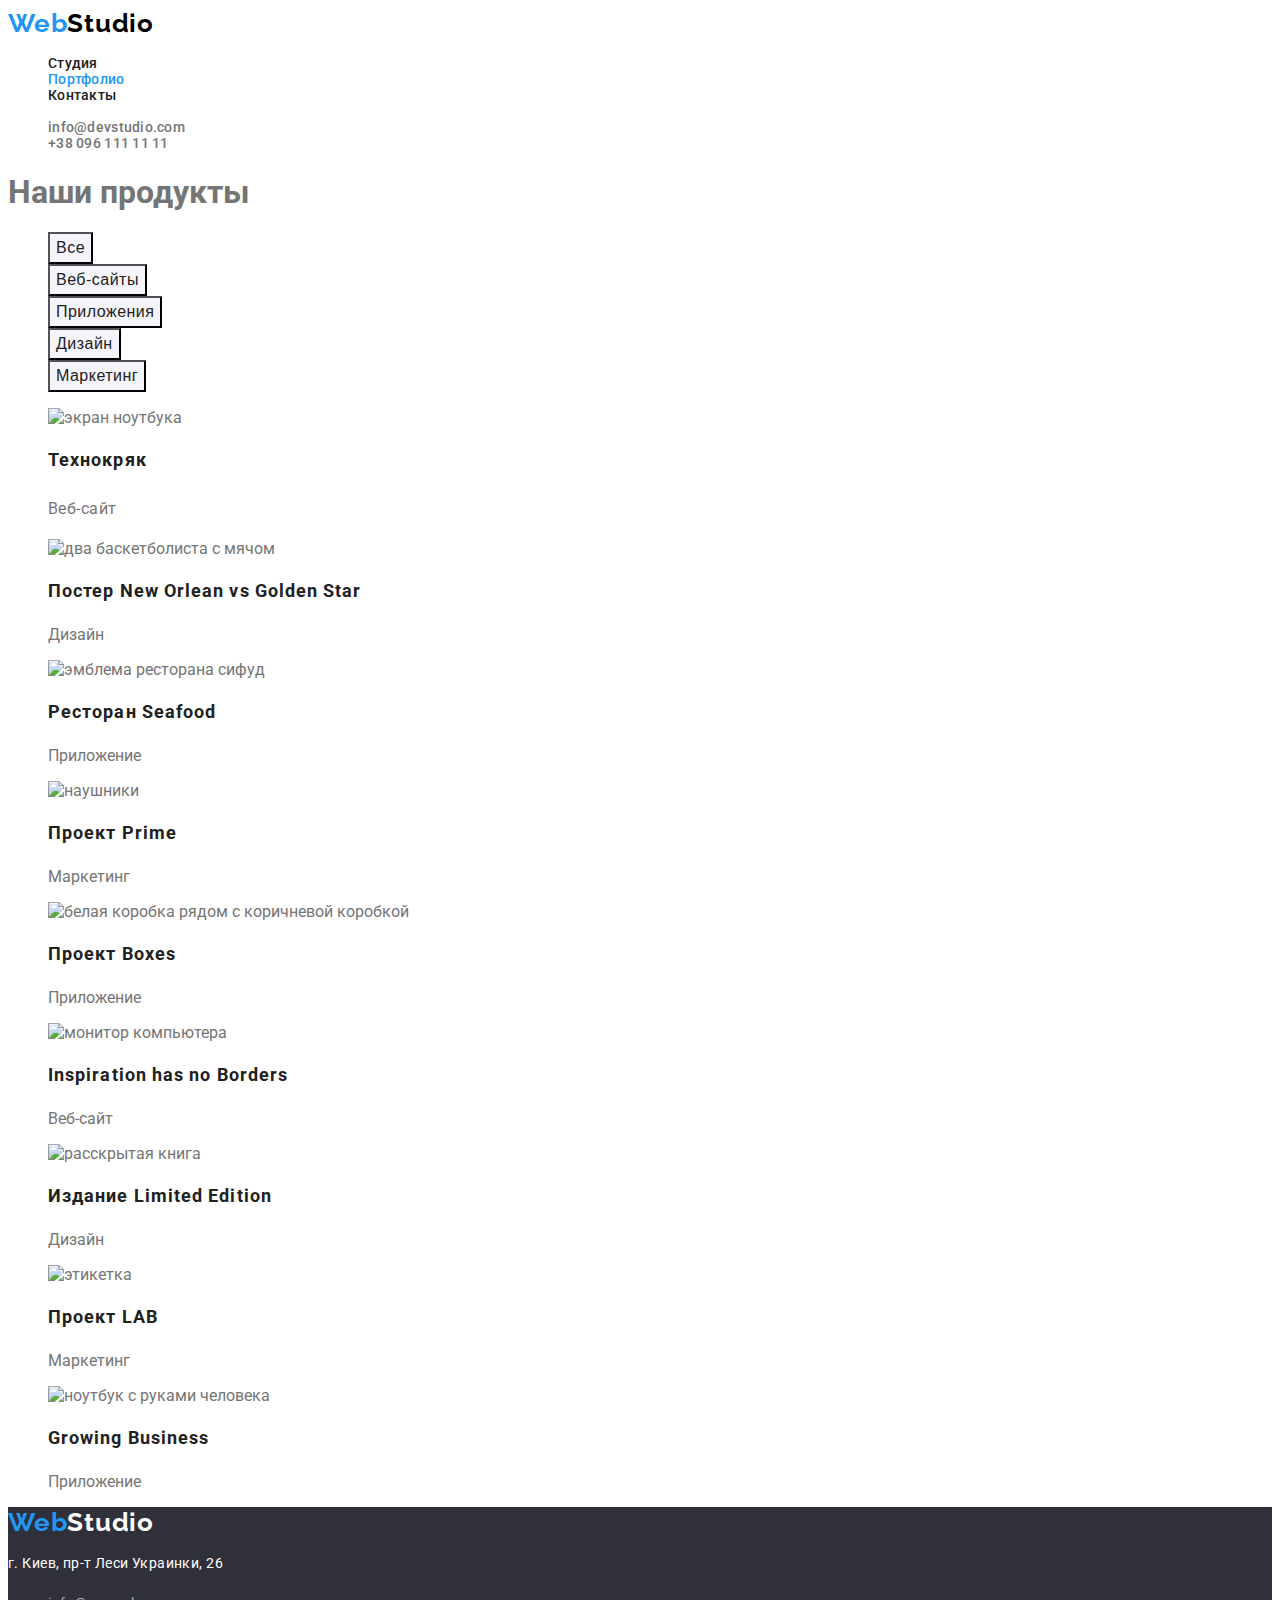
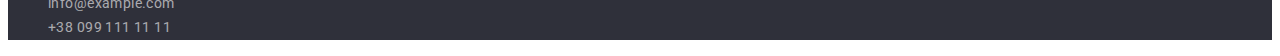
==== portfolio.html @ cabf1022 "copy" ====
<!DOCTYPE html>
<html lang="ru">
  <head>
    <meta charset="UTF-8" />
    <meta http-equiv="X-UA-Compatible" content="IE=edge" />
    <meta name="viewport" content="width=device-width, initial-scale=1.0" />
    <title>Document</title>
    <link rel="preconnect" href="https://fonts.googleapis.com" />
    <link rel="preconnect" href="https://fonts.gstatic.com" crossorigin />
    <link
      href="https://fonts.googleapis.com/css2?family=Raleway:wght@700&family=Roboto:wght@400;500;700;900&display=swap"
      rel="stylesheet"
    />
    <link rel="stylesheet" href="./css/styles.css" />
  </head>

  <body>
    <header>
      <a href="index.html" class="logo header"
        ><span class="web">Web</span>Studio</a
      >
      <nav>
        <ul class="no-dots">
          <li class="navigation pages"><a href="index.html"> Студия </a></li>
          <li class="navigation pages">
            <a href="./portfolio.html" class="link"> Портфолио </a>
          </li>
          <li class="navigation pages"><a href=""> Контакты </a></li>
        </ul>
      </nav>
      <ul class="no-dots">
        <li class="navigation contacts">
          <a href="mailto:info@devstudio.com">info@devstudio.com</a>
        </li>
        <li class="navigation contacts">
          <a href="tel:+380961111111">+38 096 111 11 11</a>
        </li>
      </ul>
    </header>

    <main>
      <section>
        <h1>Наши продукты</h1>
        <ul class="no-dots">
          <li><button class="filter" type="button">Все</button></li>
          <li><button class="filter" type="button">Веб-сайты</button></li>
          <li><button class="filter" type="button">Приложения</button></li>
          <li><button class="filter" type="button">Дизайн</button></li>
          <li><button class="filter" type="button">Маркетинг</button></li>
        </ul>

        <ul class="no-dots">
          <li>
            <img
              src="./images/tehnocryak-1.jpg"
              alt="экран ноутбука"
              width="370"
            />
            <h2 class="products-title">Технокряк</h2>
            <p class="products-type">Веб-сайт</p>
          </li>
          <li>
            <img
              src="./images/poster-1.jpg"
              alt="два баскетболиста с мячом"
              width="370"
            />
            <h2 class="products-title">Постер New Orlean vs Golden Star</h2>
            <p>Дизайн</p>
          </li>
          <li>
            <img
              src="./images/seafood-1.jpg"
              alt="эмблема ресторана сифуд"
              width="370"
            />
            <h2 class="products-title">Ресторан Seafood</h2>
            <p>Приложение</p>
          </li>
          <li>
            <img src="./images/prime-1.jpg" alt="наушники" width="370" />
            <h2 class="products-title">Проект Prime</h2>
            <p>Маркетинг</p>
          </li>
          <li>
            <img
              src="./images/boxes-1.jpg"
              alt="белая коробка рядом с коричневой коробкой"
              width="370"
            />
            <h2 class="products-title">Проект Boxes</h2>
            <p>Приложение</p>
          </li>
          <li>
            <img
              src="./images/inspiration-1.jpg"
              alt="монитор компьютера"
              width="370"
            />
            <h2 class="products-title">Inspiration has no Borders</h2>
            <p>Веб-сайт</p>
          </li>
          <li>
            <img
              src="./images/limited-1.jpg"
              alt="расскрытая книга"
              width="370"
            />
            <h2 class="products-title">Издание Limited Edition</h2>
            <p>Дизайн</p>
          </li>
          <li>
            <img src="./images/lab-1.jpg" alt="этикетка" width="370" />
            <h2 class="products-title">Проект LAB</h2>
            <p>Маркетинг</p>
          </li>
          <li>
            <img
              src="./images/growing-1.jpg"
              alt="ноутбук с руками человека"
              width="370"
            />
            <h2 class="products-title">Growing Business</h2>
            <p>Приложение</p>
          </li>
        </ul>
      </section>
    </main>

    <footer class="footer">
      <a href="index.html" class="logo footer"
        ><span class="web">Web</span>Studio</a
      >
      <address>
        <p class="address">г. Киев, пр-т Леси Украинки, 26</p>
        <ul class="no-dots">
          <li class="contacts address">
            <a href="mailto:info@example.com">info@example.com</a>
          </li>
          <li class="contacts address">
            <a href="tel:+380991111111">+38 099 111 11 11</a>
          </li>
        </ul>
      </address>
    </footer>
  </body>
</html>
---- css/styles.css ----
:root {
  --title-color: #212121;
  --button-color: #2196f3;
  --primery-text-color: #757575;
  --baner-text-color: #fff;
  --baner-color: rgba(47, 48, 58, 1);
  --filter-color: rgba(245, 244, 250, 1);
  --footer-text-color: rgba(255, 255, 255, 0.6);
}

/* цвет фона #e5e5e5 */
/* цвет заголовков #212121 */
/* цвет кнопки и выделения #2196F3 */
/* цвет основного текста 
#757575 */

body {
  background-color: #fff;
  font-family: Roboto, sans-serif;
  color: var(--primery-text-color);
}

.no-dots {
  list-style: none;
}

/* Оформление хедера */
.logo {
  font-family: Raleway;
  font-weight: 700;
  font-size: 26px;
  line-height: 1.2;
  letter-spacing: 0.03em;
  text-decoration: none;
}

.header {
  color: #000;
}

.web {
  color: var(--button-color);
}

.navigation {
  font-weight: 500;
  font-size: 14px;
  line-height: 1.143;
  letter-spacing: 0.02em;
}

.pages a {
  color: var(--title-color);
  text-decoration: none;
}

.pages a.link {
  color: var(--button-color);
}

.contacts a {
  color: var(--primery-text-color);
  text-decoration: none;
}

.pages a:hover,
.pages a:active,
.pages a:focus,
.contacts a:hover,
.contacts a:focus {
  color: var(--button-color);
}

/* Оформление основной части */

.baner,
.footer {
  background-color: var(--baner-color);
}

.baner h1 {
  color: var(--baner-text-color);
  font-weight: 900;
  font-size: 44px;
  line-height: 1.36;
  text-align: center;
  letter-spacing: 0.06em;
  text-transform: uppercase;
}

.button {
  background-color: var(--button-color);
  font-weight: 700;
  font-size: 16px;
  line-height: 1.87;
  display: flex;
  align-items: center;
  text-align: center;
  letter-spacing: 0.06em;
  box-shadow: 0px 4px 4px rgba(0, 0, 0, 0.15);
  border-radius: 4px;
  cursor: pointer;
  color: var(--baner-text-color);
}

.benefits {
  font-weight: 700;
  font-size: 14px;
  line-height: 1.143;
  letter-spacing: 0.03em;
  text-transform: uppercase;
}

.benefits-text {
  font-size: 14px;
  line-height: 1.71;
  letter-spacing: 0.03em;
}

.class {
  font-weight: 700;
  font-size: 36px;
  line-height: 1.166;
  text-align: center;
  letter-spacing: 0.03em;
}

.title {
  color: var(--title-color);
}

.team {
  background-color: var(--filter-color);
}

.names {
  font-weight: 500;
  font-size: 16px;
  line-height: 1.1875;
  text-align: center;
  letter-spacing: 0.03em;
}

.profession {
  font-size: 16px;
  line-height: 1.1875;
  text-align: center;
  letter-spacing: 0.03em;
}

/* офрмление портфолио */
.filter {
  font-weight: 500;
  font-size: 16px;
  line-height: 1.62;
  text-align: center;
  letter-spacing: 0.03em;
  background-color: var(--filter-color);
  color: var(--title-color);
}

.filter:hover,
.filter:focus {
  background-color: var(--button-color);
  color: var(--baner-text-color);
  cursor: pointer;
}

.products-title {
  font-weight: 700;
  font-size: 18px;
  line-height: 2;
  letter-spacing: 0.06em;
  color: var(--title-color);
}

.products-type {
  font-size: 16px;
  line-height: 1.87;
  letter-spacing: 0.03em;
}

/* Оформление футера */

.footer {
  color: #fff;
}

.address {
  font-style: normal;
  font-size: 14px;
  line-height: 1.71;
  letter-spacing: 0.03em;
}

.footer li a {
  color: var(--footer-text-color);
}
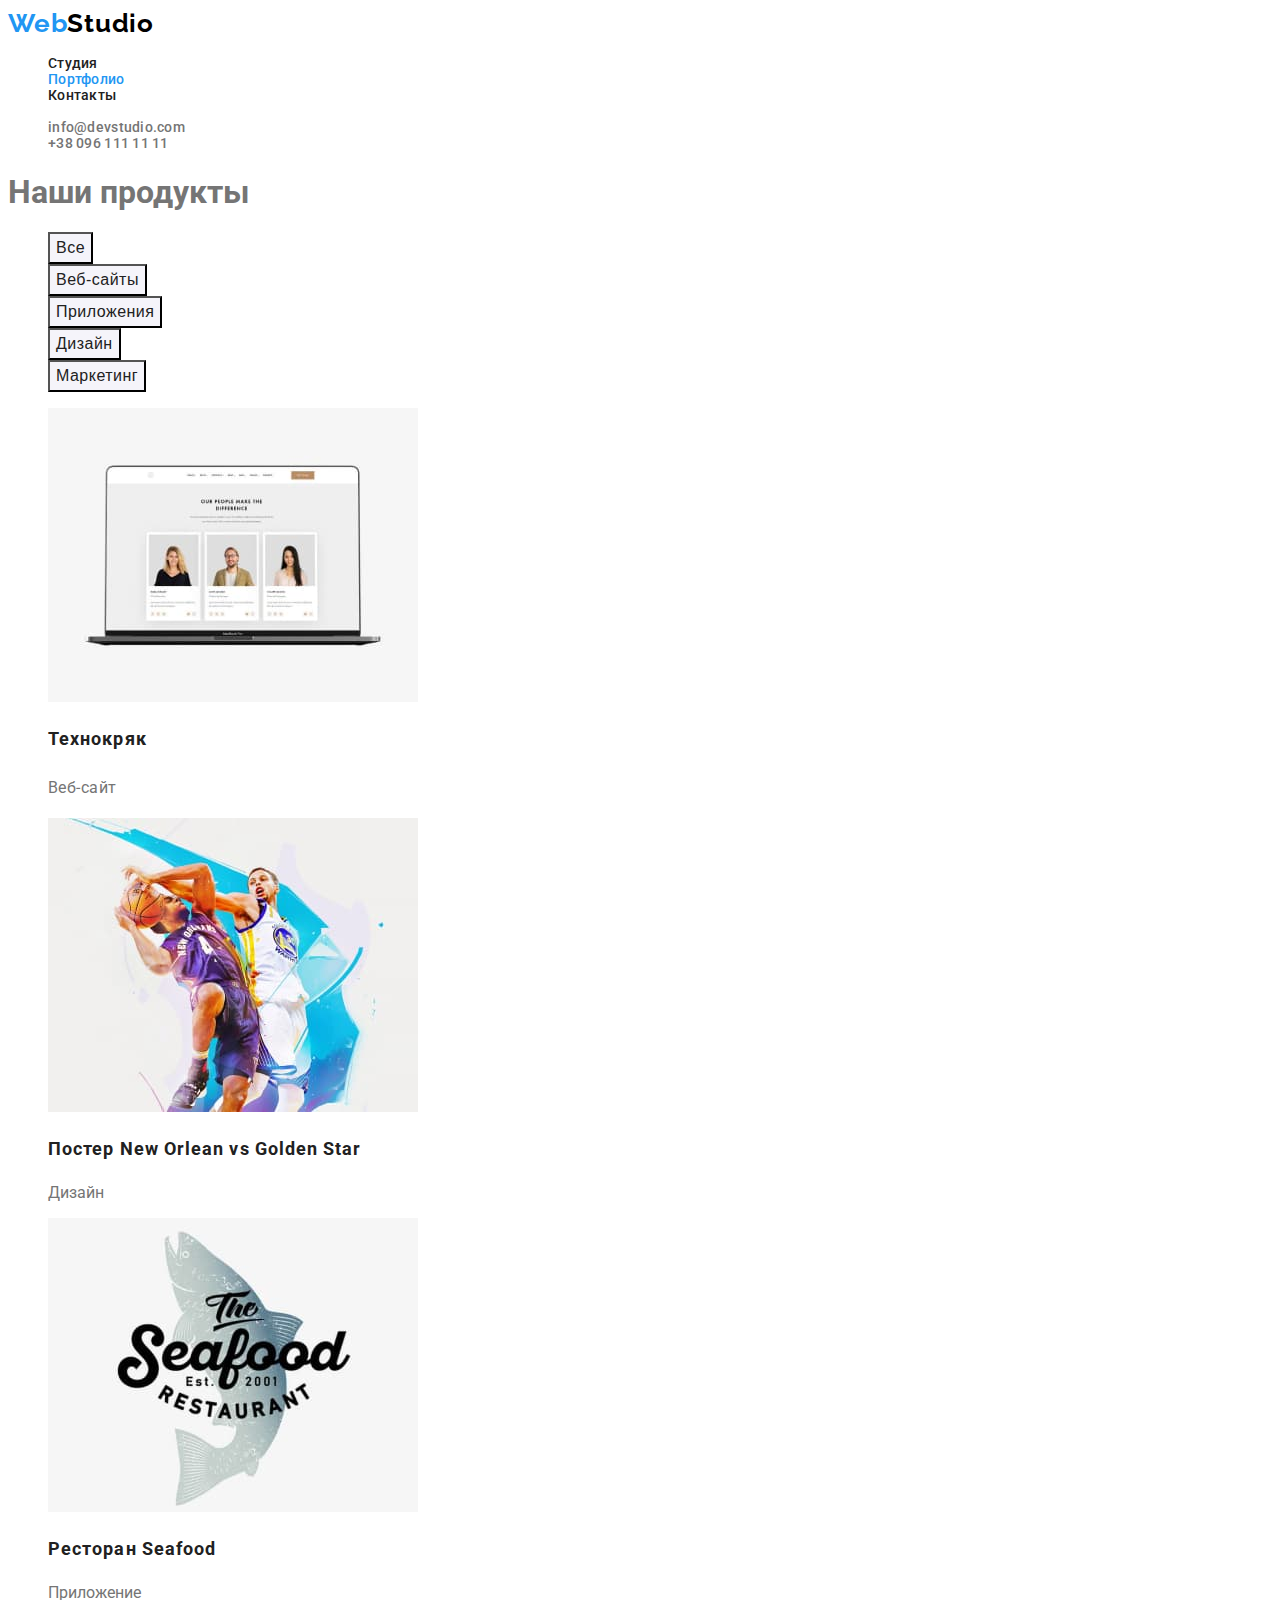
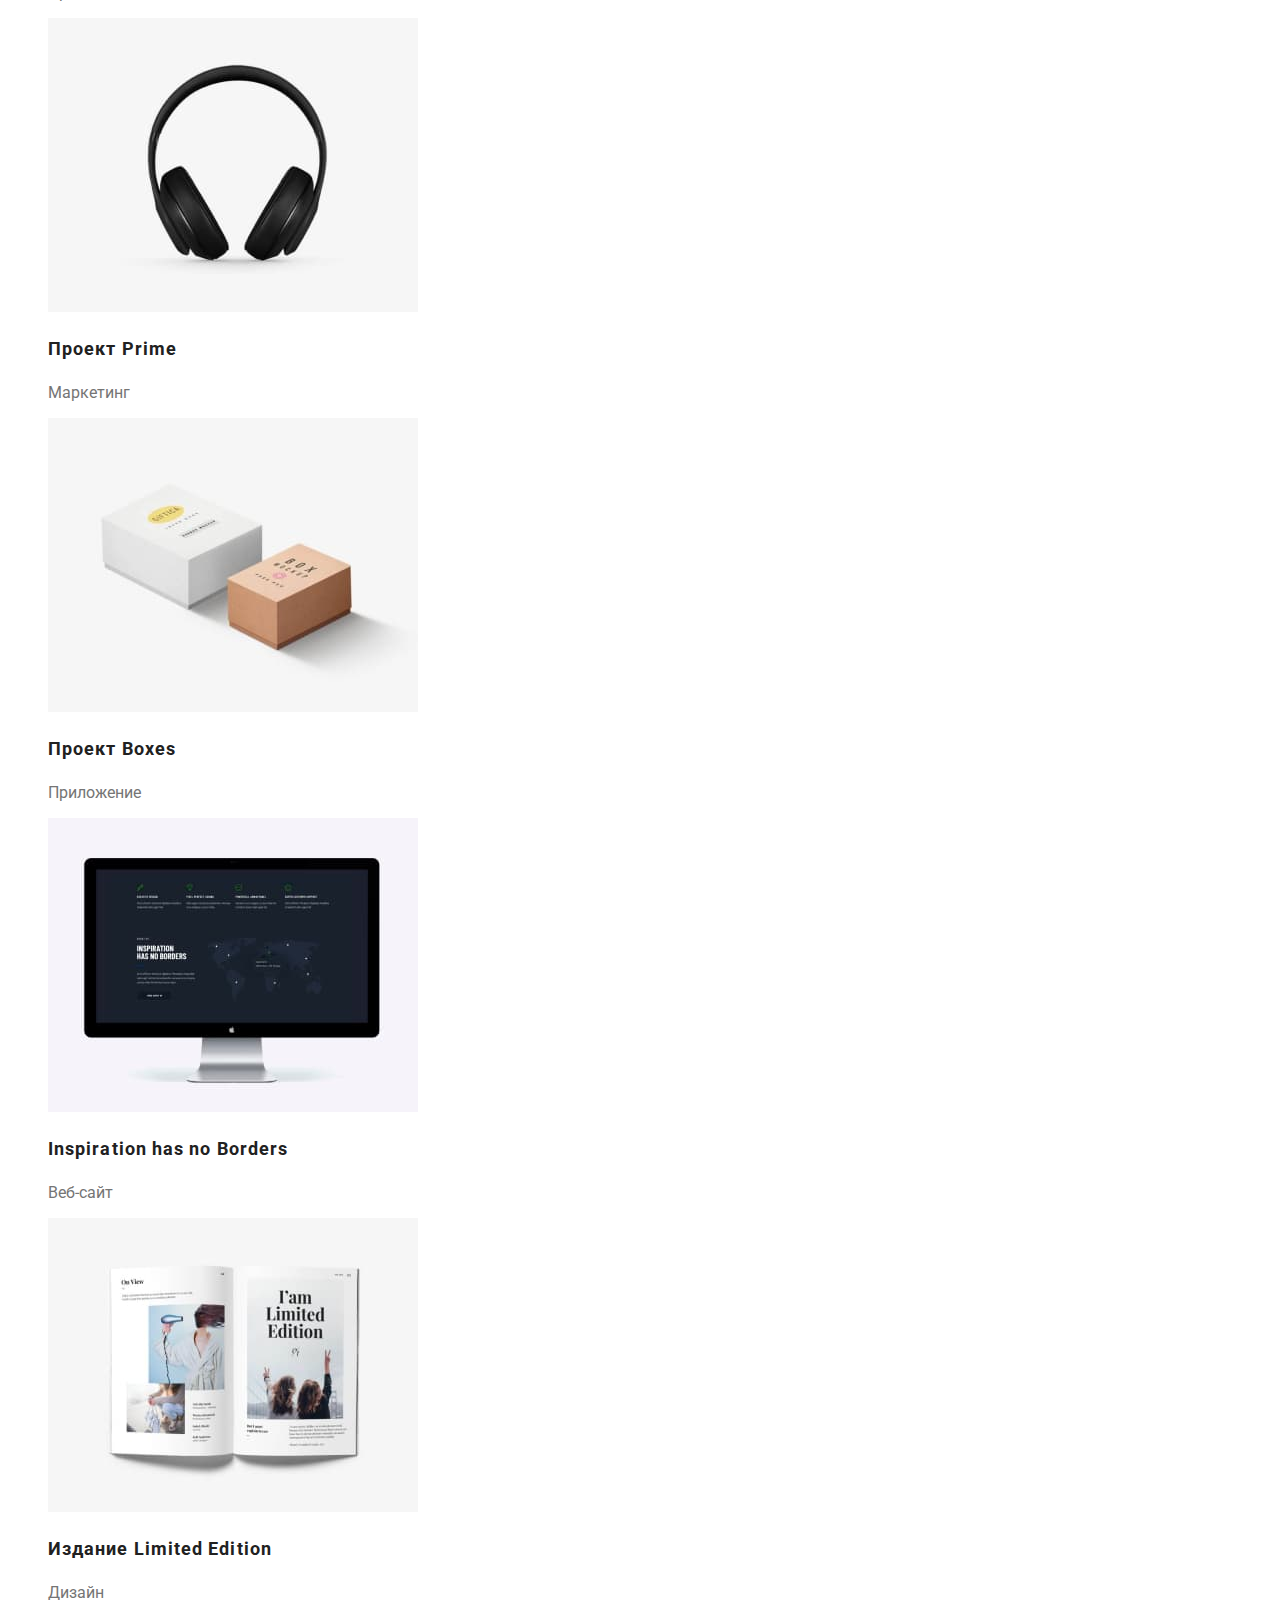
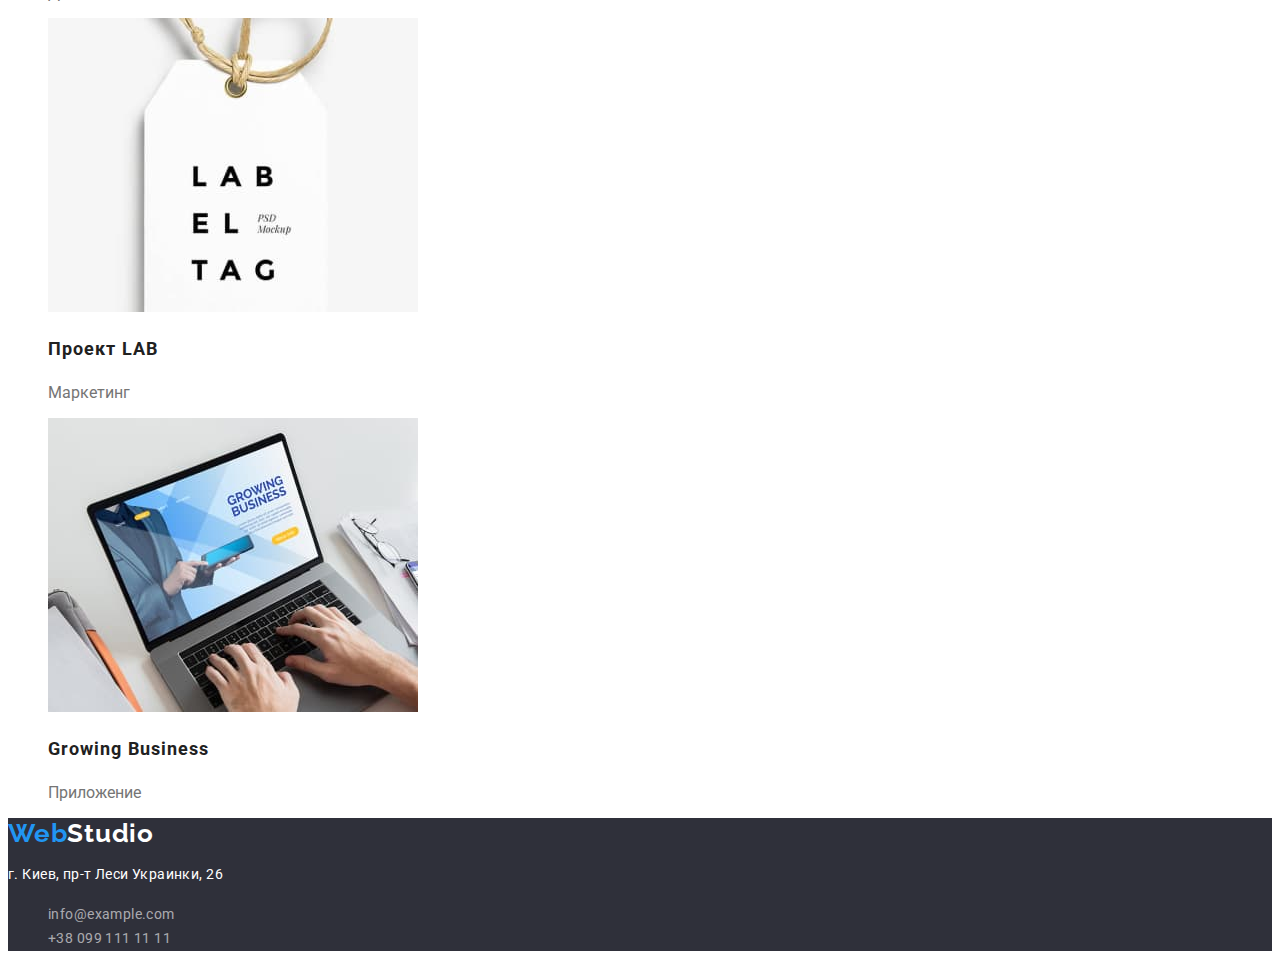
==== commit aba5dc7e: "добавил папки" ====
--- a/portfolio.html
+++ b/portfolio.html
@@ -52,7 +52,7 @@
         <ul class="no-dots">
           <li>
             <img
-              src="./images/tehnocryak-1.jpg"
+              src="./images/portfolio/tehnocryak-1.jpg"
               alt="экран ноутбука"
               width="370"
             />
@@ -61,7 +61,7 @@
           </li>
           <li>
             <img
-              src="./images/poster-1.jpg"
+              src="./images/portfolio/poster-1.jpg"
               alt="два баскетболиста с мячом"
               width="370"
             />
@@ -70,7 +70,7 @@
           </li>
           <li>
             <img
-              src="./images/seafood-1.jpg"
+              src="./images/portfolio/seafood-1.jpg"
               alt="эмблема ресторана сифуд"
               width="370"
             />
@@ -78,13 +78,17 @@
             <p>Приложение</p>
           </li>
           <li>
-            <img src="./images/prime-1.jpg" alt="наушники" width="370" />
+            <img
+              src="./images/portfolio/prime-1.jpg"
+              alt="наушники"
+              width="370"
+            />
             <h2 class="products-title">Проект Prime</h2>
             <p>Маркетинг</p>
           </li>
           <li>
             <img
-              src="./images/boxes-1.jpg"
+              src="./images/portfolio/boxes-1.jpg"
               alt="белая коробка рядом с коричневой коробкой"
               width="370"
             />
@@ -93,7 +97,7 @@
           </li>
           <li>
             <img
-              src="./images/inspiration-1.jpg"
+              src="./images/portfolio/inspiration-1.jpg"
               alt="монитор компьютера"
               width="370"
             />
@@ -102,7 +106,7 @@
           </li>
           <li>
             <img
-              src="./images/limited-1.jpg"
+              src="./images/portfolio/limited-1.jpg"
               alt="расскрытая книга"
               width="370"
             />
@@ -110,13 +114,17 @@
             <p>Дизайн</p>
           </li>
           <li>
-            <img src="./images/lab-1.jpg" alt="этикетка" width="370" />
+            <img
+              src="./images/portfolio/lab-1.jpg"
+              alt="этикетка"
+              width="370"
+            />
             <h2 class="products-title">Проект LAB</h2>
             <p>Маркетинг</p>
           </li>
           <li>
             <img
-              src="./images/growing-1.jpg"
+              src="./images/portfolio/growing-1.jpg"
               alt="ноутбук с руками человека"
               width="370"
             />
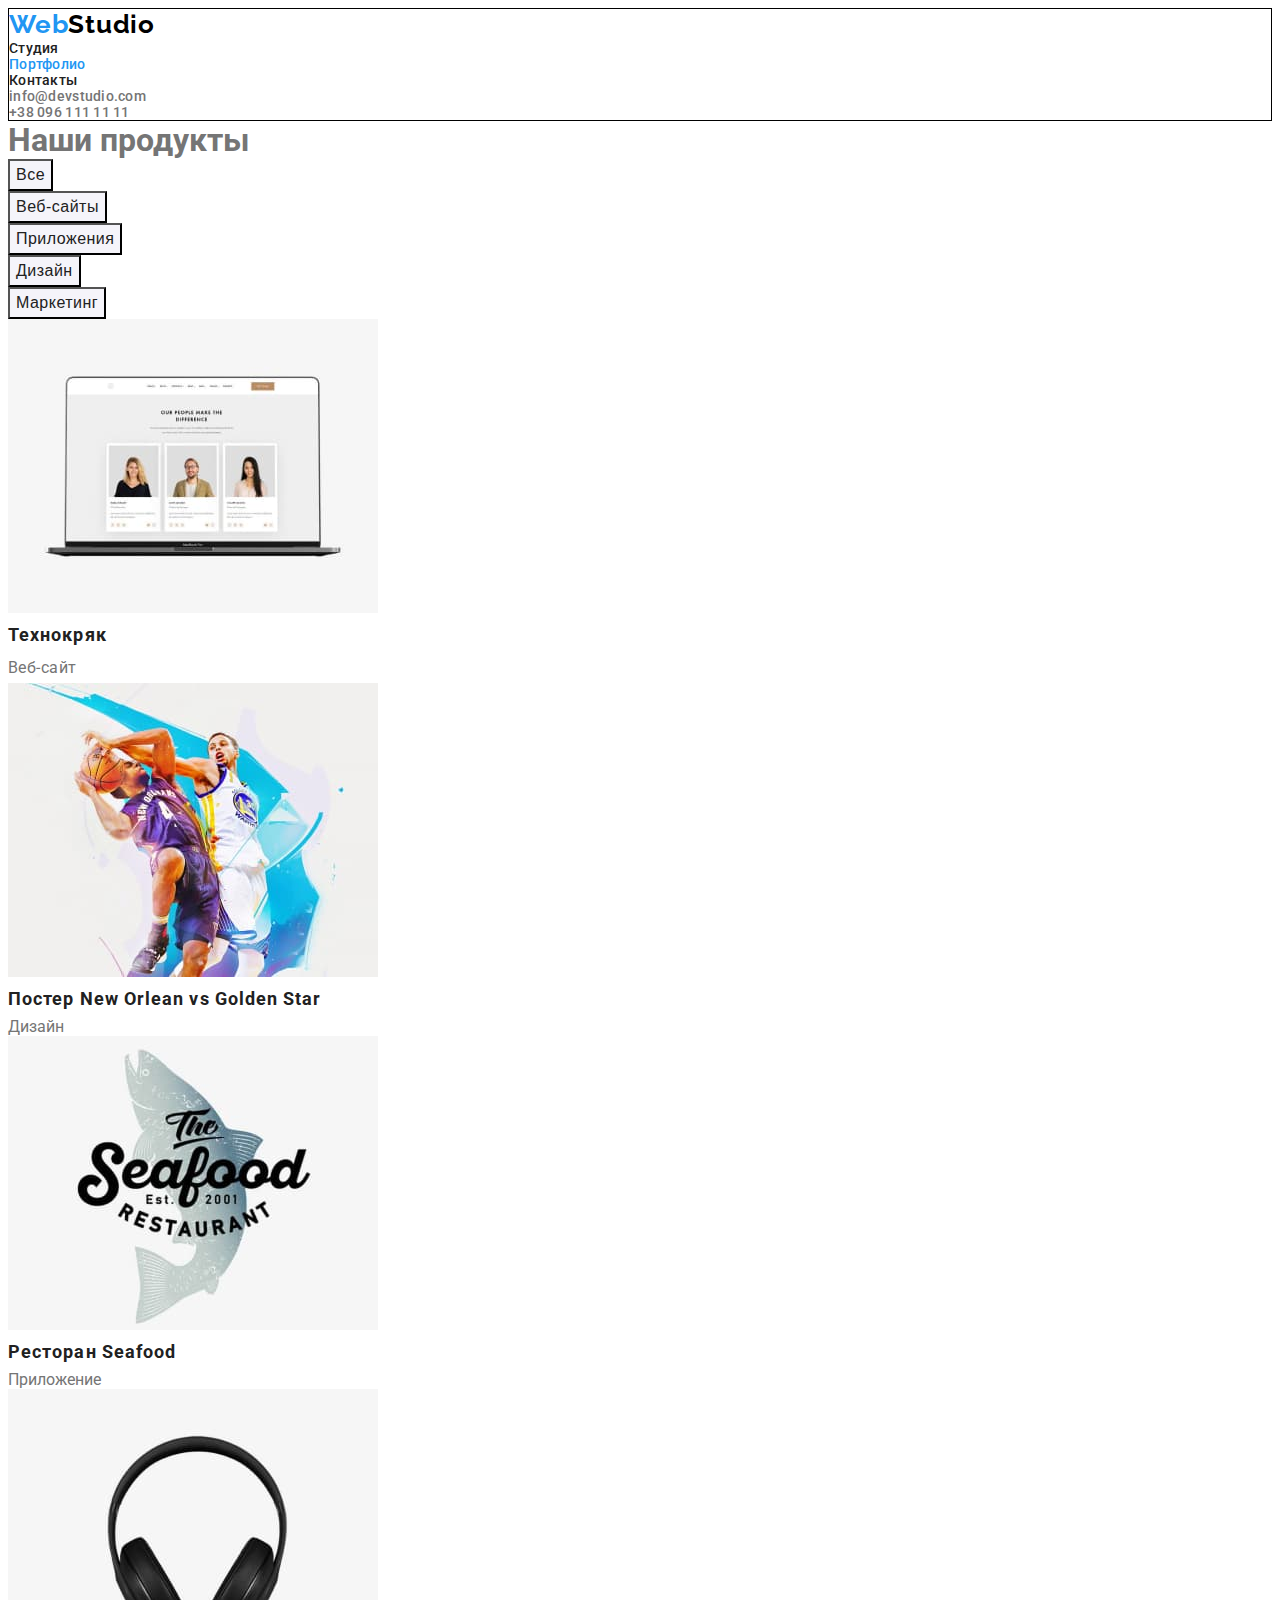
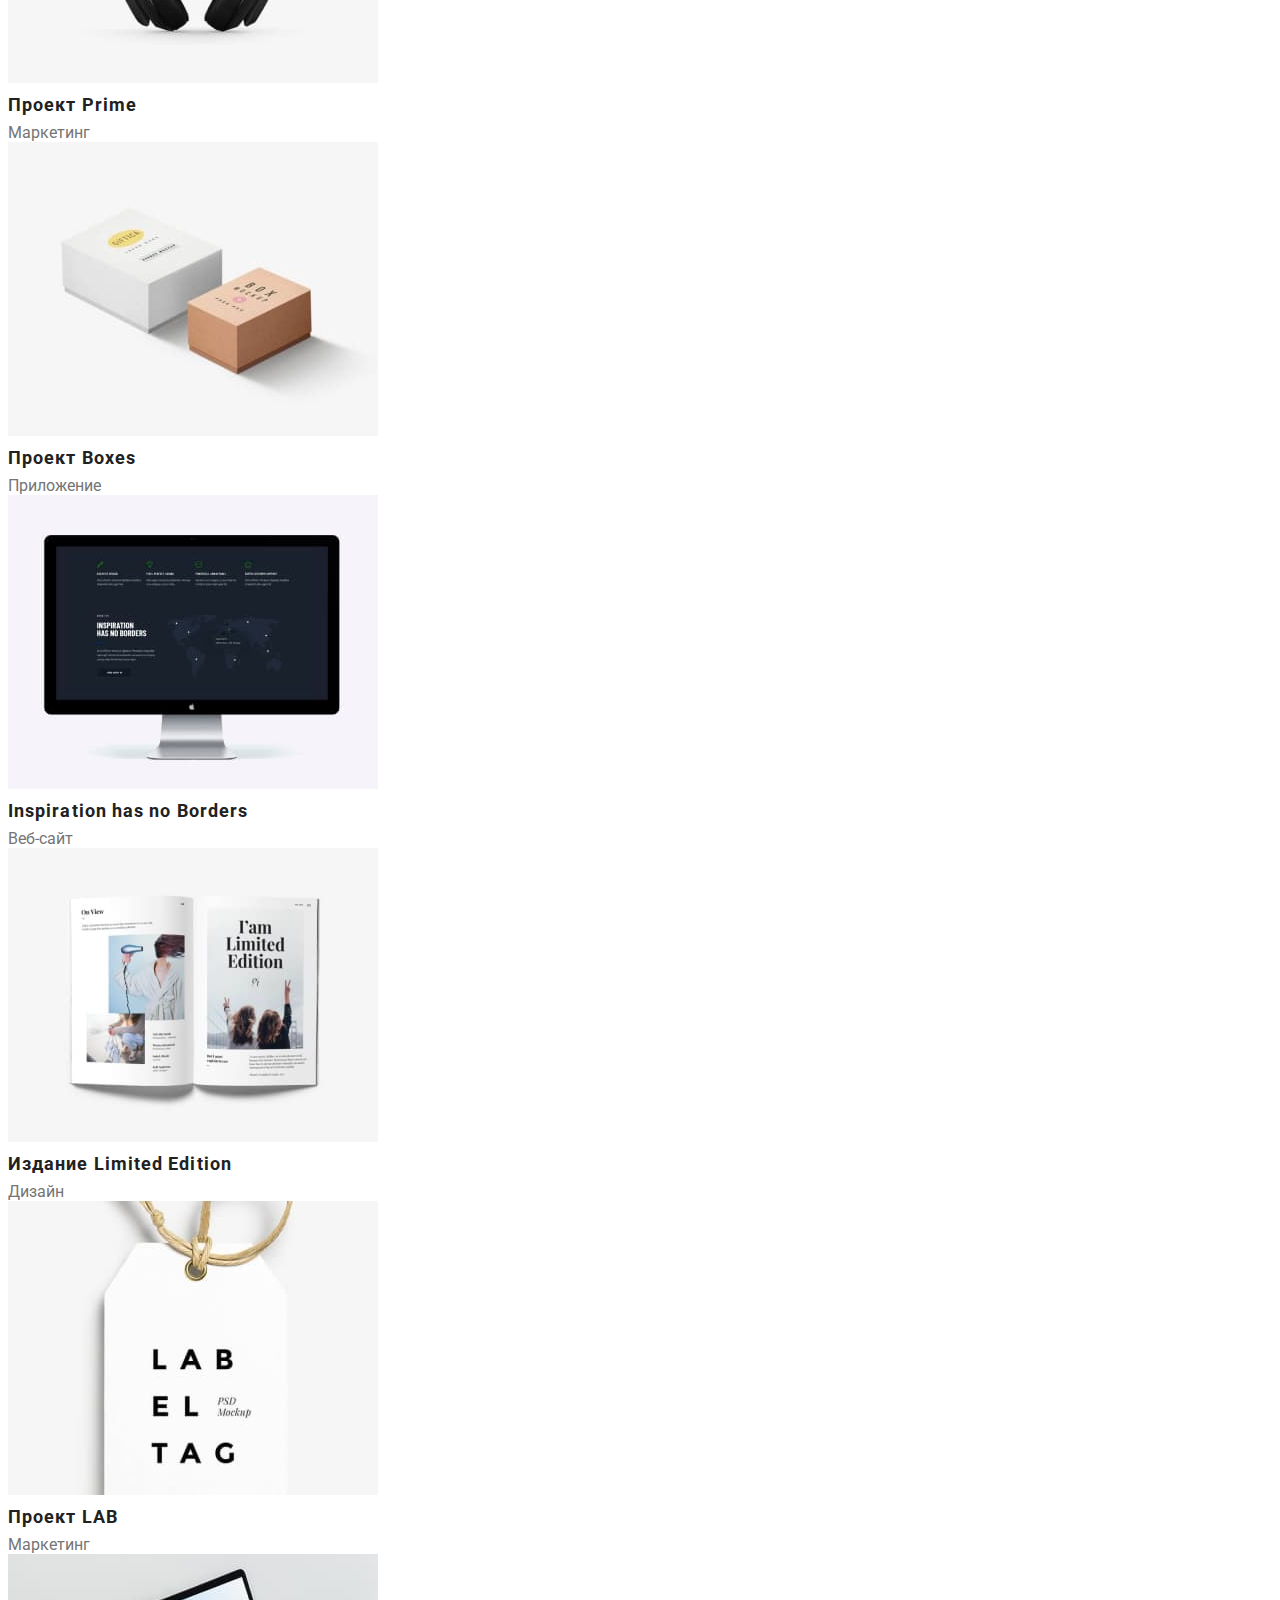
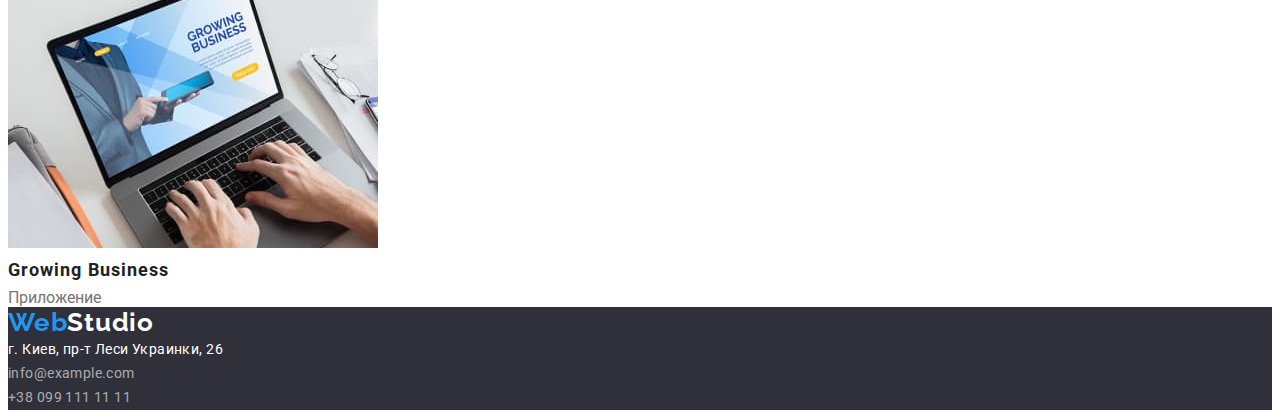
==== commit 9a438912: "ширина страницы" ====
--- a/portfolio.html
+++ b/portfolio.html
@@ -10,6 +10,13 @@
     <link
       href="https://fonts.googleapis.com/css2?family=Raleway:wght@700&family=Roboto:wght@400;500;700;900&display=swap"
       rel="stylesheet"
+    />
+    <link
+      rel="stylesheet"
+      href="https://cdnjs.cloudflare.com/ajax/libs/modern-normalize/1.1.0/modern-normalize.min.css"
+      integrity="sha512-wpPYUAdjBVSE4KJnH1VR1HeZfpl1ub8YT/NKx4PuQ5NmX2tKuGu6U/JRp5y+Y8XG2tV+wKQpNHVUX03MfMFn9Q=="
+      crossorigin="anonymous"
+      referrerpolicy="no-referrer"
     />
     <link rel="stylesheet" href="./css/styles.css" />
   </head>
--- a/css/styles.css
+++ b/css/styles.css
@@ -20,11 +20,29 @@
   color: var(--primery-text-color);
 }
 
+header {
+  border: 1px solid #000;
+}
+ul,
+p,
+h1,
+h2,
+h3 {
+  margin: 0;
+  padding: 0;
+}
+
 .no-dots {
   list-style: none;
 }
 
 /* Оформление хедера */
+
+.upper-line {
+  padding-top: 24px;
+  padding-bottom: 25px;
+}
+
 .logo {
   font-family: Raleway;
   font-weight: 700;
@@ -180,6 +198,25 @@
   letter-spacing: 0.03em;
 }
 
+.visually-hidden {
+  position: absolute;
+  white-space: nowrap;
+  width: 1px;
+  height: 1px;
+  overflow: hidden;
+  border: 0;
+  padding: 0;
+  clip: rect(0 0 0 0);
+  clip-path: inset(50%);
+  margin: -1px;
+}
+
+.conteiner {
+  width: 1200px;
+  margin: 0 auto;
+  padding: 0 15px;
+}
+
 /* Оформление футера */
 
 .footer {
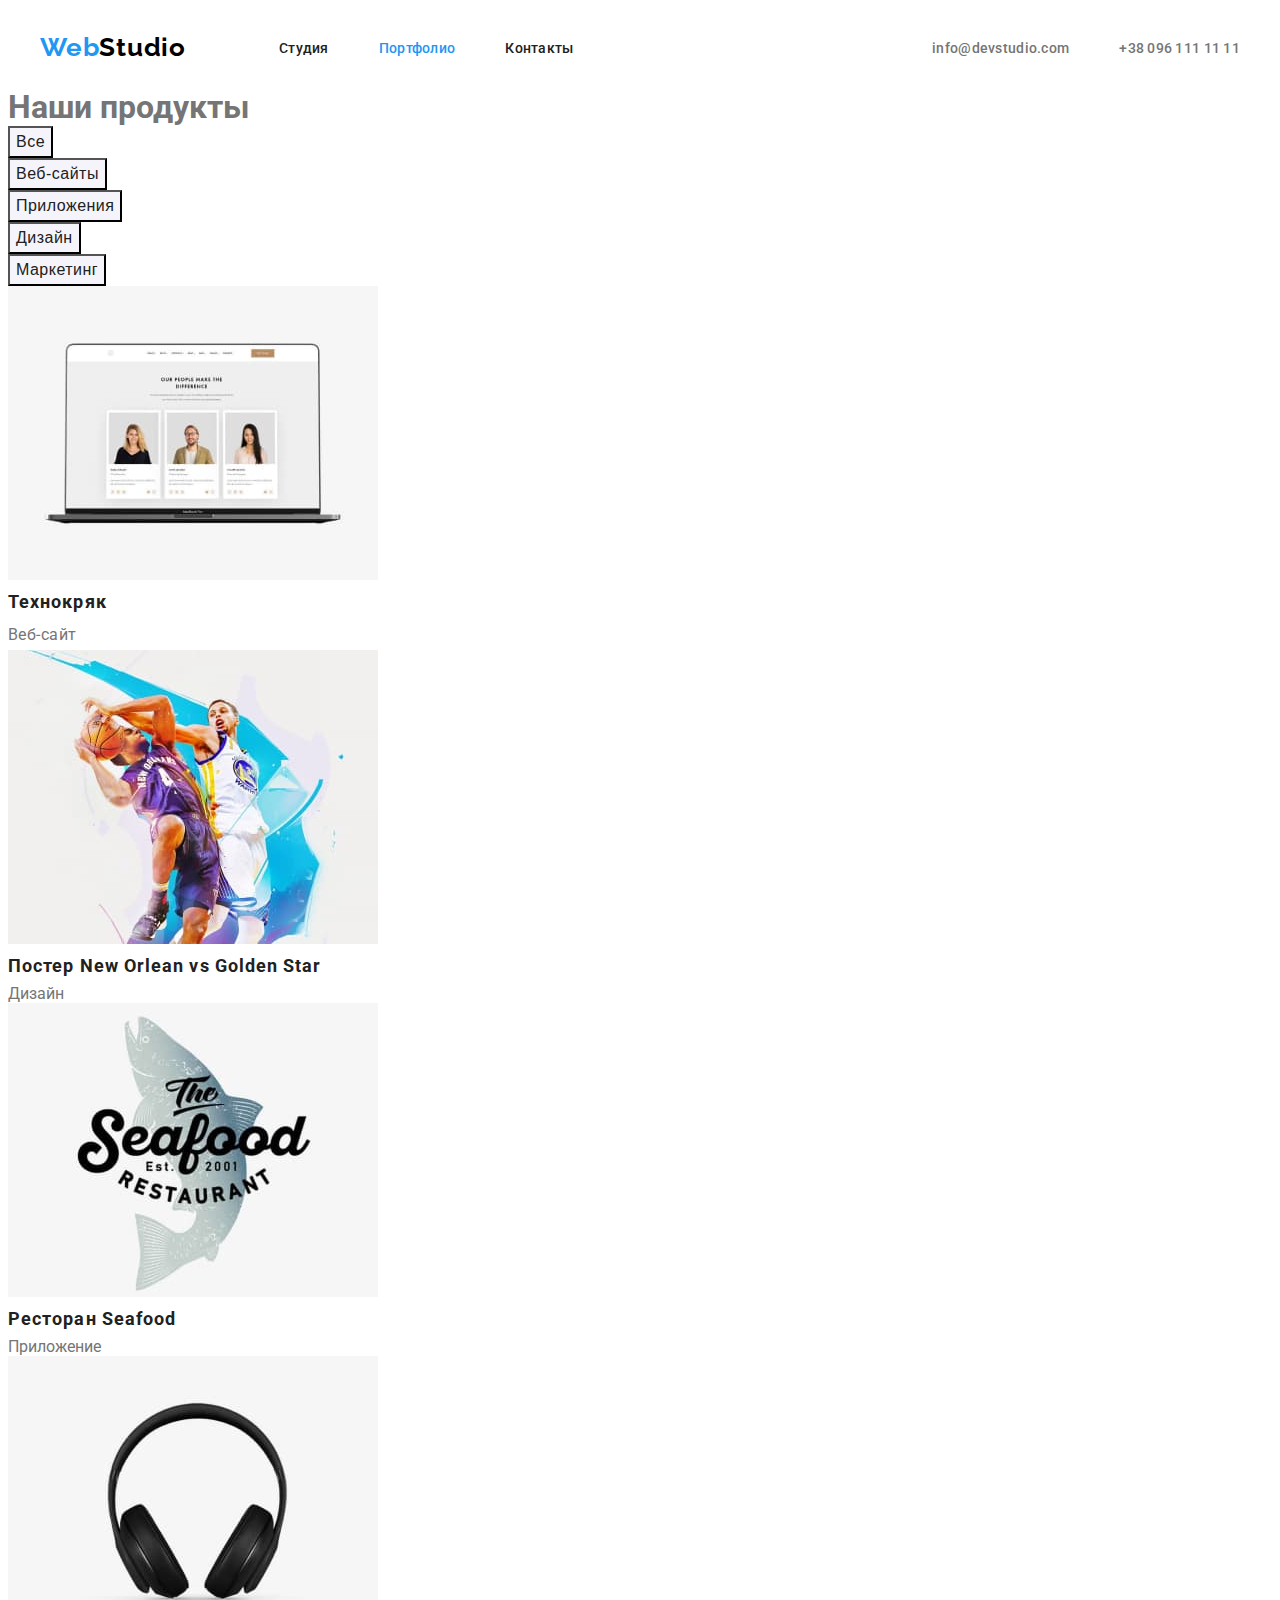
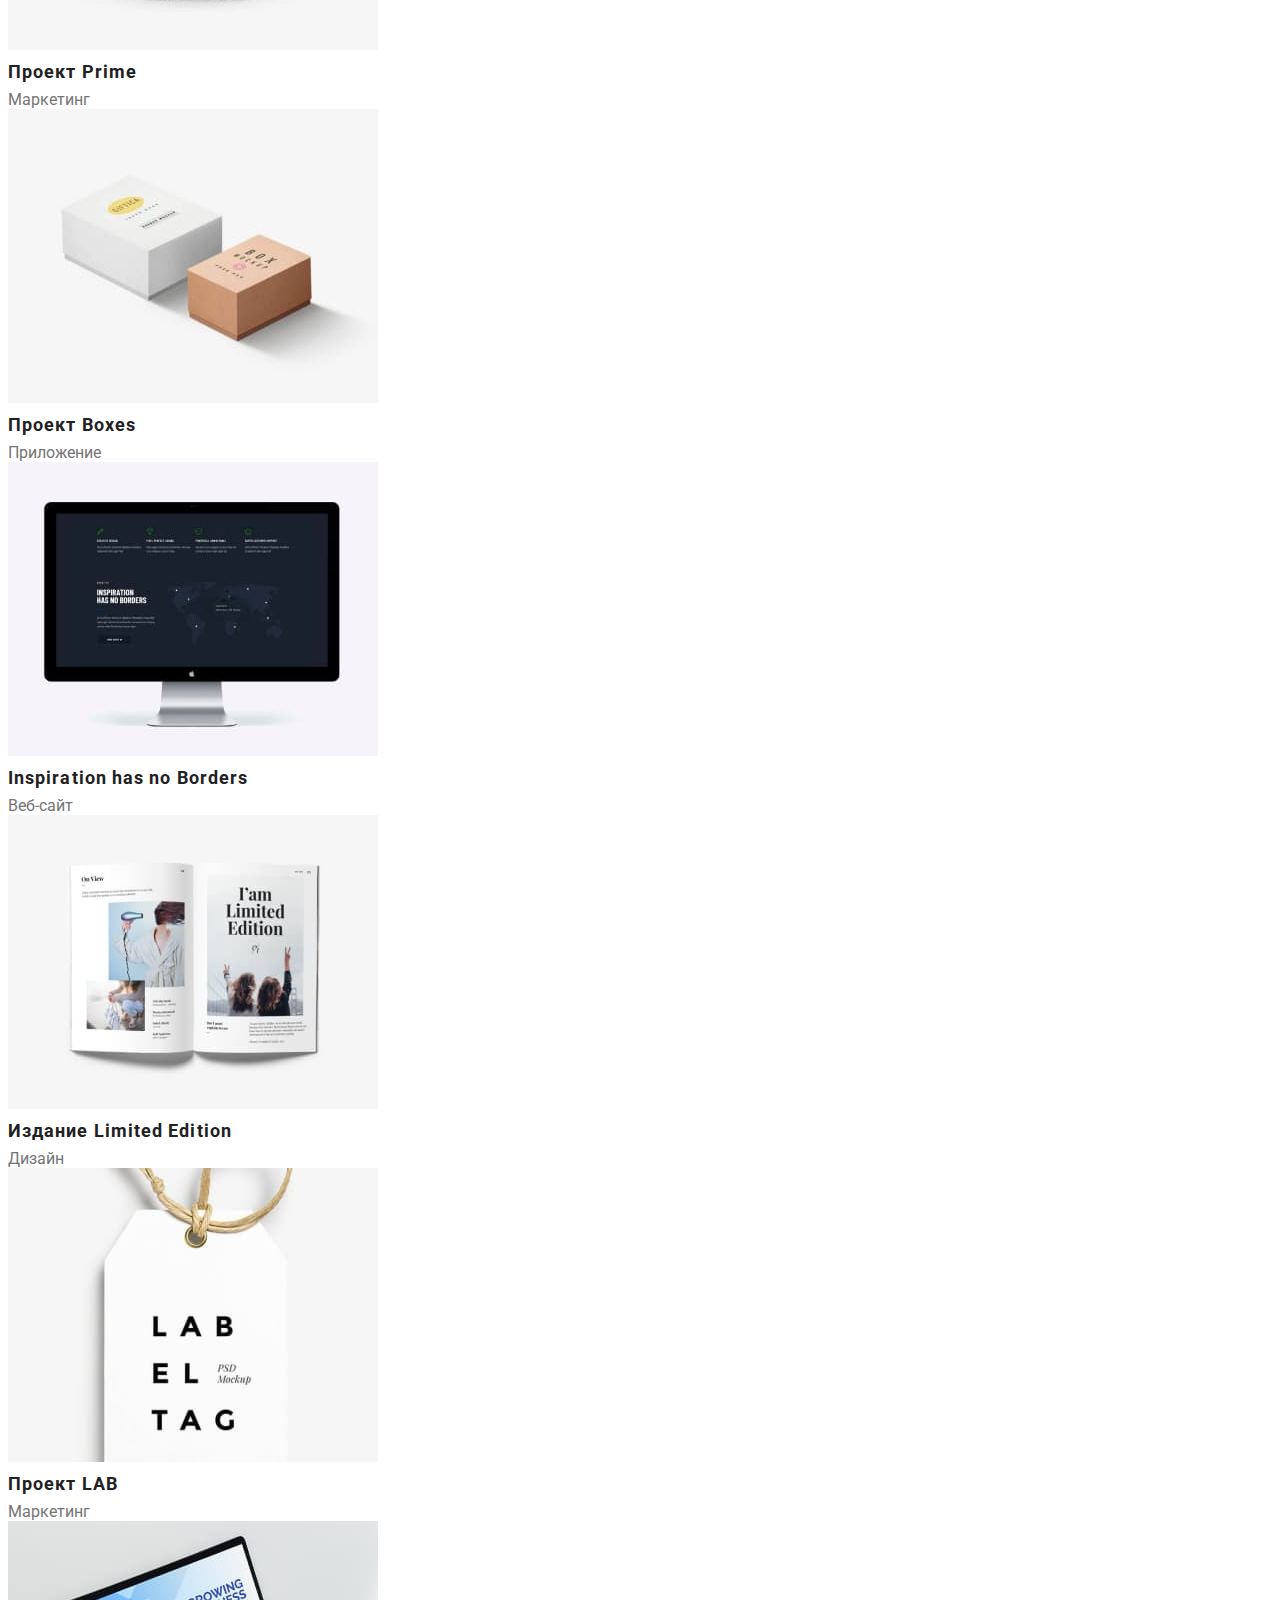
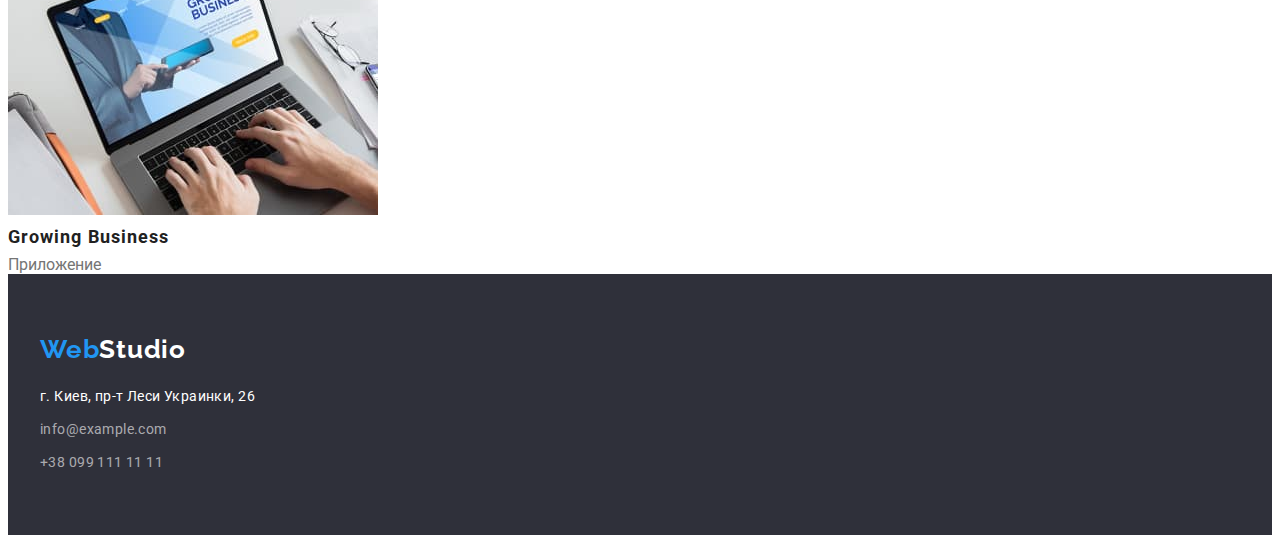
==== commit 6f8f3e8d: "хедер и футер в портфолио" ====
--- a/portfolio.html
+++ b/portfolio.html
@@ -22,27 +22,31 @@
   </head>
 
   <body>
-    <header>
-      <a href="index.html" class="logo header"
-        ><span class="web">Web</span>Studio</a
-      >
-      <nav>
-        <ul class="no-dots">
-          <li class="navigation pages"><a href="index.html"> Студия </a></li>
-          <li class="navigation pages">
-            <a href="./portfolio.html" class="link"> Портфолио </a>
+    <header class="upper-line">
+      <div class="conteiner upper-nav">
+        <a href="index.html" class="logo header"
+          ><span class="web">Web</span>Studio</a
+        >
+        <nav>
+          <ul class="no-dots navigation-list">
+            <li class="navigation pages">
+              <a href="index.html"> Студия </a>
+            </li>
+            <li class="navigation pages">
+              <a href="./portfolio.html" class="link"> Портфолио </a>
+            </li>
+            <li class="navigation pages"><a href=""> Контакты </a></li>
+          </ul>
+        </nav>
+        <ul class="no-dots contacts-list">
+          <li class="navigation contacts">
+            <a href="mailto:info@devstudio.com">info@devstudio.com</a>
           </li>
-          <li class="navigation pages"><a href=""> Контакты </a></li>
+          <li class="navigation contacts">
+            <a href="tel:+380961111111">+38 096 111 11 11</a>
+          </li>
         </ul>
-      </nav>
-      <ul class="no-dots">
-        <li class="navigation contacts">
-          <a href="mailto:info@devstudio.com">info@devstudio.com</a>
-        </li>
-        <li class="navigation contacts">
-          <a href="tel:+380961111111">+38 096 111 11 11</a>
-        </li>
-      </ul>
+      </div>
     </header>
 
     <main>
@@ -143,20 +147,20 @@
     </main>
 
     <footer class="footer">
-      <a href="index.html" class="logo footer"
-        ><span class="web">Web</span>Studio</a
-      >
-      <address>
-        <p class="address">г. Киев, пр-т Леси Украинки, 26</p>
-        <ul class="no-dots">
-          <li class="contacts address">
-            <a href="mailto:info@example.com">info@example.com</a>
-          </li>
-          <li class="contacts address">
-            <a href="tel:+380991111111">+38 099 111 11 11</a>
-          </li>
-        </ul>
-      </address>
+      <div class="conteiner">
+        <a href="index.html" class="logo"><span class="web">Web</span>Studio</a>
+        <address>
+          <p class="address">г. Киев, пр-т Леси Украинки, 26</p>
+          <ul class="no-dots">
+            <li class="contacts address">
+              <a href="mailto:info@example.com">info@example.com</a>
+            </li>
+            <li class="contacts address">
+              <a href="tel:+380991111111">+38 099 111 11 11</a>
+            </li>
+          </ul>
+        </address>
+      </div>
     </footer>
   </body>
 </html>
--- a/css/styles.css
+++ b/css/styles.css
@@ -20,9 +20,6 @@
   color: var(--primery-text-color);
 }
 
-header {
-  border: 1px solid #000;
-}
 ul,
 p,
 h1,
@@ -43,6 +40,24 @@
   padding-bottom: 25px;
 }
 
+.upper-nav {
+  display: flex;
+  align-items: center;
+}
+
+.navigation-list {
+  display: flex;
+}
+
+.contacts-list {
+  display: flex;
+  margin-left: auto;
+}
+
+.navigation.contacts:first-child {
+  margin-right: 50px;
+}
+
 .logo {
   font-family: Raleway;
   font-weight: 700;
@@ -52,6 +67,10 @@
   text-decoration: none;
 }
 
+.logo.header {
+  margin-right: 93px;
+}
+
 .header {
   color: #000;
 }
@@ -65,6 +84,10 @@
   font-size: 14px;
   line-height: 1.143;
   letter-spacing: 0.02em;
+}
+
+.pages:not(:last-child) {
+  margin-right: 50px;
 }
 
 .pages a {
@@ -91,9 +114,9 @@
 
 /* Оформление основной части */
 
-.baner,
-.footer {
+.baner {
   background-color: var(--baner-color);
+  text-align: center;
 }
 
 .baner h1 {
@@ -104,6 +127,8 @@
   text-align: center;
   letter-spacing: 0.06em;
   text-transform: uppercase;
+  padding-top: 200px;
+  padding-bottom: 200px;
 }
 
 .button {
@@ -111,14 +136,15 @@
   font-weight: 700;
   font-size: 16px;
   line-height: 1.87;
-  display: flex;
+  letter-spacing: 0.06em;
+  color: var(--baner-text-color);
+  cursor: pointer;
+
+  /* display: flex; 
   align-items: center;
   text-align: center;
-  letter-spacing: 0.06em;
   box-shadow: 0px 4px 4px rgba(0, 0, 0, 0.15);
-  border-radius: 4px;
-  cursor: pointer;
-  color: var(--baner-text-color);
+  border-radius: 4px; */
 }
 
 .benefits {
@@ -221,6 +247,20 @@
 
 .footer {
   color: #fff;
+  background-color: var(--baner-color);
+  padding: 60px 0;
+}
+
+.footer a.logo {
+  color: #fff;
+}
+
+.footer li a {
+  color: var(--footer-text-color);
+}
+
+address {
+  margin-top: 20px;
 }
 
 .address {
@@ -228,8 +268,9 @@
   font-size: 14px;
   line-height: 1.71;
   letter-spacing: 0.03em;
-}
-
-.footer li a {
-  color: var(--footer-text-color);
-}
+  margin-bottom: 9px;
+}
+
+.address:last-child {
+  margin-bottom: 0;
+}
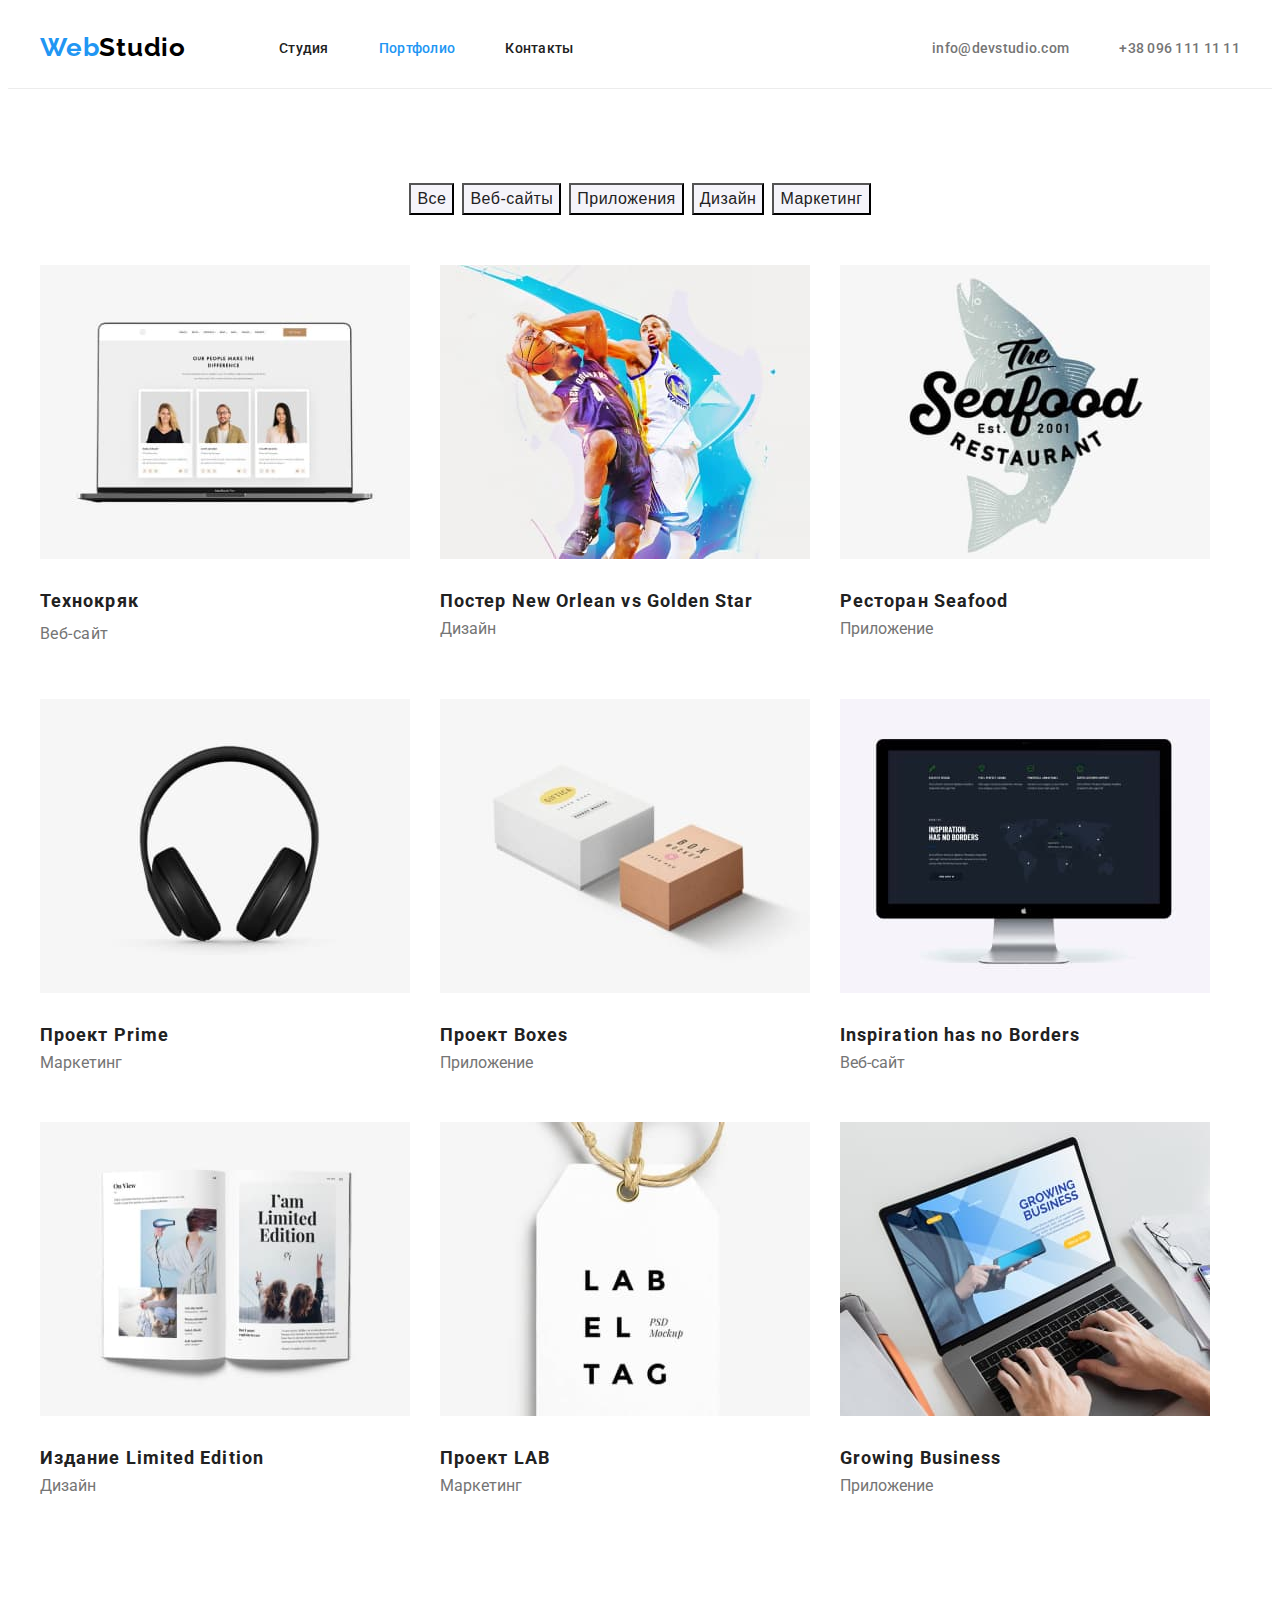
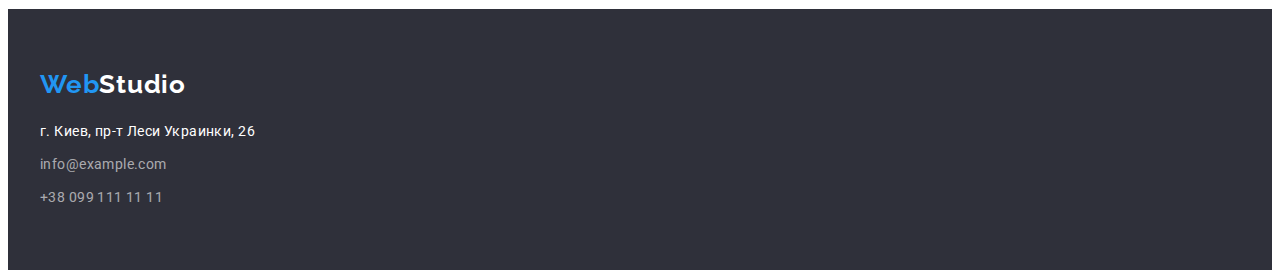
==== commit 1ae9bb45: "выровнял портфолио" ====
--- a/portfolio.html
+++ b/portfolio.html
@@ -50,99 +50,120 @@
     </header>
 
     <main>
-      <section>
-        <h1>Наши продукты</h1>
-        <ul class="no-dots">
-          <li><button class="filter" type="button">Все</button></li>
-          <li><button class="filter" type="button">Веб-сайты</button></li>
-          <li><button class="filter" type="button">Приложения</button></li>
-          <li><button class="filter" type="button">Дизайн</button></li>
-          <li><button class="filter" type="button">Маркетинг</button></li>
-        </ul>
+      <section class="section">
+        <div class="conteiner">
+          <h1 class="visually-hidden">Наши продукты</h1>
+          <ul class="no-dots radio-buttons">
+            <li class="radio-buttons-item">
+              <button class="filter" type="button">Все</button>
+            </li>
+            <li class="radio-buttons-item">
+              <button class="filter" type="button">Веб-сайты</button>
+            </li>
+            <li class="radio-buttons-item">
+              <button class="filter" type="button">Приложения</button>
+            </li>
+            <li class="radio-buttons-item">
+              <button class="filter" type="button">Дизайн</button>
+            </li>
+            <li class="radio-buttons-item">
+              <button class="filter" type="button">Маркетинг</button>
+            </li>
+          </ul>
 
-        <ul class="no-dots">
-          <li>
-            <img
-              src="./images/portfolio/tehnocryak-1.jpg"
-              alt="экран ноутбука"
-              width="370"
-            />
-            <h2 class="products-title">Технокряк</h2>
-            <p class="products-type">Веб-сайт</p>
-          </li>
-          <li>
-            <img
-              src="./images/portfolio/poster-1.jpg"
-              alt="два баскетболиста с мячом"
-              width="370"
-            />
-            <h2 class="products-title">Постер New Orlean vs Golden Star</h2>
-            <p>Дизайн</p>
-          </li>
-          <li>
-            <img
-              src="./images/portfolio/seafood-1.jpg"
-              alt="эмблема ресторана сифуд"
-              width="370"
-            />
-            <h2 class="products-title">Ресторан Seafood</h2>
-            <p>Приложение</p>
-          </li>
-          <li>
-            <img
-              src="./images/portfolio/prime-1.jpg"
-              alt="наушники"
-              width="370"
-            />
-            <h2 class="products-title">Проект Prime</h2>
-            <p>Маркетинг</p>
-          </li>
-          <li>
-            <img
-              src="./images/portfolio/boxes-1.jpg"
-              alt="белая коробка рядом с коричневой коробкой"
-              width="370"
-            />
-            <h2 class="products-title">Проект Boxes</h2>
-            <p>Приложение</p>
-          </li>
-          <li>
-            <img
-              src="./images/portfolio/inspiration-1.jpg"
-              alt="монитор компьютера"
-              width="370"
-            />
-            <h2 class="products-title">Inspiration has no Borders</h2>
-            <p>Веб-сайт</p>
-          </li>
-          <li>
-            <img
-              src="./images/portfolio/limited-1.jpg"
-              alt="расскрытая книга"
-              width="370"
-            />
-            <h2 class="products-title">Издание Limited Edition</h2>
-            <p>Дизайн</p>
-          </li>
-          <li>
-            <img
-              src="./images/portfolio/lab-1.jpg"
-              alt="этикетка"
-              width="370"
-            />
-            <h2 class="products-title">Проект LAB</h2>
-            <p>Маркетинг</p>
-          </li>
-          <li>
-            <img
-              src="./images/portfolio/growing-1.jpg"
-              alt="ноутбук с руками человека"
-              width="370"
-            />
-            <h2 class="products-title">Growing Business</h2>
-            <p>Приложение</p>
-          </li>
-        </ul>
+          <ul class="no-dots products-list">
+            <li class="products-item">
+              <img
+                class="products-img"
+                src="./images/portfolio/tehnocryak-1.jpg"
+                alt="экран ноутбука"
+                width="370"
+              />
+              <h2 class="products-title">Технокряк</h2>
+              <p class="products-type">Веб-сайт</p>
+            </li>
+            <li class="products-item">
+              <img
+                class="products-img"
+                src="./images/portfolio/poster-1.jpg"
+                alt="два баскетболиста с мячом"
+                width="370"
+              />
+              <h2 class="products-title">Постер New Orlean vs Golden Star</h2>
+              <p>Дизайн</p>
+            </li>
+            <li class="products-item">
+              <img
+                class="products-img"
+                src="./images/portfolio/seafood-1.jpg"
+                alt="эмблема ресторана сифуд"
+                width="370"
+              />
+              <h2 class="products-title">Ресторан Seafood</h2>
+              <p>Приложение</p>
+            </li>
+            <li class="products-item">
+              <img
+                class="products-img"
+                src="./images/portfolio/prime-1.jpg"
+                alt="наушники"
+                width="370"
+              />
+              <h2 class="products-title">Проект Prime</h2>
+              <p>Маркетинг</p>
+            </li>
+            <li class="products-item">
+              <img
+                class="products-img"
+                src="./images/portfolio/boxes-1.jpg"
+                alt="белая коробка рядом с коричневой коробкой"
+                width="370"
+              />
+              <h2 class="products-title">Проект Boxes</h2>
+              <p>Приложение</p>
+            </li>
+            <li class="products-item">
+              <img
+                class="products-img"
+                src="./images/portfolio/inspiration-1.jpg"
+                alt="монитор компьютера"
+                width="370"
+              />
+              <h2 class="products-title">Inspiration has no Borders</h2>
+              <p>Веб-сайт</p>
+            </li>
+            <li class="products-item">
+              <img
+                class="products-img"
+                src="./images/portfolio/limited-1.jpg"
+                alt="расскрытая книга"
+                width="370"
+              />
+              <h2 class="products-title">Издание Limited Edition</h2>
+              <p>Дизайн</p>
+            </li>
+            <li class="products-item">
+              <img
+                class="products-img"
+                src="./images/portfolio/lab-1.jpg"
+                alt="этикетка"
+                width="370"
+              />
+              <h2 class="products-title">Проект LAB</h2>
+              <p>Маркетинг</p>
+            </li>
+            <li class="products-item">
+              <img
+                class="products-img"
+                src="./images/portfolio/growing-1.jpg"
+                alt="ноутбук с руками человека"
+                width="370"
+              />
+              <h2 class="products-title">Growing Business</h2>
+              <p>Приложение</p>
+            </li>
+          </ul>
+        </div>
       </section>
     </main>
 
--- a/css/styles.css
+++ b/css/styles.css
@@ -38,6 +38,7 @@
 .upper-line {
   padding-top: 24px;
   padding-bottom: 25px;
+  border-bottom: 1px solid #ececec;
 }
 
 .upper-nav {
@@ -117,6 +118,8 @@
 .baner {
   background-color: var(--baner-color);
   text-align: center;
+  padding-top: 200px;
+  padding-bottom: 200px;
 }
 
 .baner h1 {
@@ -127,8 +130,10 @@
   text-align: center;
   letter-spacing: 0.06em;
   text-transform: uppercase;
-  padding-top: 200px;
-  padding-bottom: 200px;
+  width: 696px;
+  margin-right: auto;
+  margin-left: auto;
+  margin-bottom: 30px;
 }
 
 .button {
@@ -147,12 +152,22 @@
   border-radius: 4px; */
 }
 
+/* <!-- секция с преимуществами --> */
 .benefits {
   font-weight: 700;
   font-size: 14px;
   line-height: 1.143;
   letter-spacing: 0.03em;
   text-transform: uppercase;
+}
+
+.benefits-list {
+  display: flex;
+  justify-content: space-between;
+}
+
+.benefits-item {
+  width: 270px;
 }
 
 .benefits-text {
@@ -161,6 +176,12 @@
   letter-spacing: 0.03em;
 }
 
+.section {
+  padding-top: 94px;
+  padding-bottom: 94px;
+}
+
+/* -------секция Чем мы занимаемся ------------*/
 .class {
   font-weight: 700;
   font-size: 36px;
@@ -171,18 +192,53 @@
 
 .title {
   color: var(--title-color);
-}
-
+  margin-bottom: 10px;
+}
+
+.pictures {
+  padding-top: 0;
+}
+
+.pictures h2 {
+  margin-bottom: 50px;
+}
+
+.pictures-list {
+  display: flex;
+  justify-content: space-between;
+}
+
+.pictures-item {
+  width: 370px;
+}
+
+/* ------------секция Наша команда ------------*/
 .team {
   background-color: var(--filter-color);
 }
 
+.team h2 {
+  margin-bottom: 50px;
+}
+
+.team-list {
+  display: flex;
+  margin-right: -30px;
+}
+
+.team-item {
+  padding-bottom: 30px;
+  margin-right: 30px;
+  width: 270px;
+}
+
 .names {
   font-weight: 500;
   font-size: 16px;
   line-height: 1.1875;
   text-align: center;
   letter-spacing: 0.03em;
+  margin-top: 30px;
 }
 
 .profession {
@@ -192,7 +248,21 @@
   letter-spacing: 0.03em;
 }
 
-/* офрмление портфолио */
+/* ---------------офрмление портфолио----------- */
+.radio-buttons {
+  display: flex;
+  justify-content: center;
+  margin-bottom: 50px;
+}
+
+.radio-buttons-item {
+  margin-right: 8px;
+}
+
+.radio-buttons-item:last-child {
+  margin-right: 0;
+}
+
 .filter {
   font-weight: 500;
   font-size: 16px;
@@ -208,6 +278,24 @@
   background-color: var(--button-color);
   color: var(--baner-text-color);
   cursor: pointer;
+}
+
+.products-list {
+  display: flex;
+  flex-wrap: wrap;
+  margin-right: -30px;
+  margin-bottom: -30px;
+}
+
+.products-item {
+  width: 370px;
+  padding-bottom: 20px;
+  margin-right: 30px;
+  margin-bottom: 30px;
+}
+
+.products-img {
+  margin-bottom: 20px;
 }
 
 .products-title {
@@ -243,7 +331,7 @@
   padding: 0 15px;
 }
 
-/* Оформление футера */
+/*------------ Оформление футера--------------- */
 
 .footer {
   color: #fff;
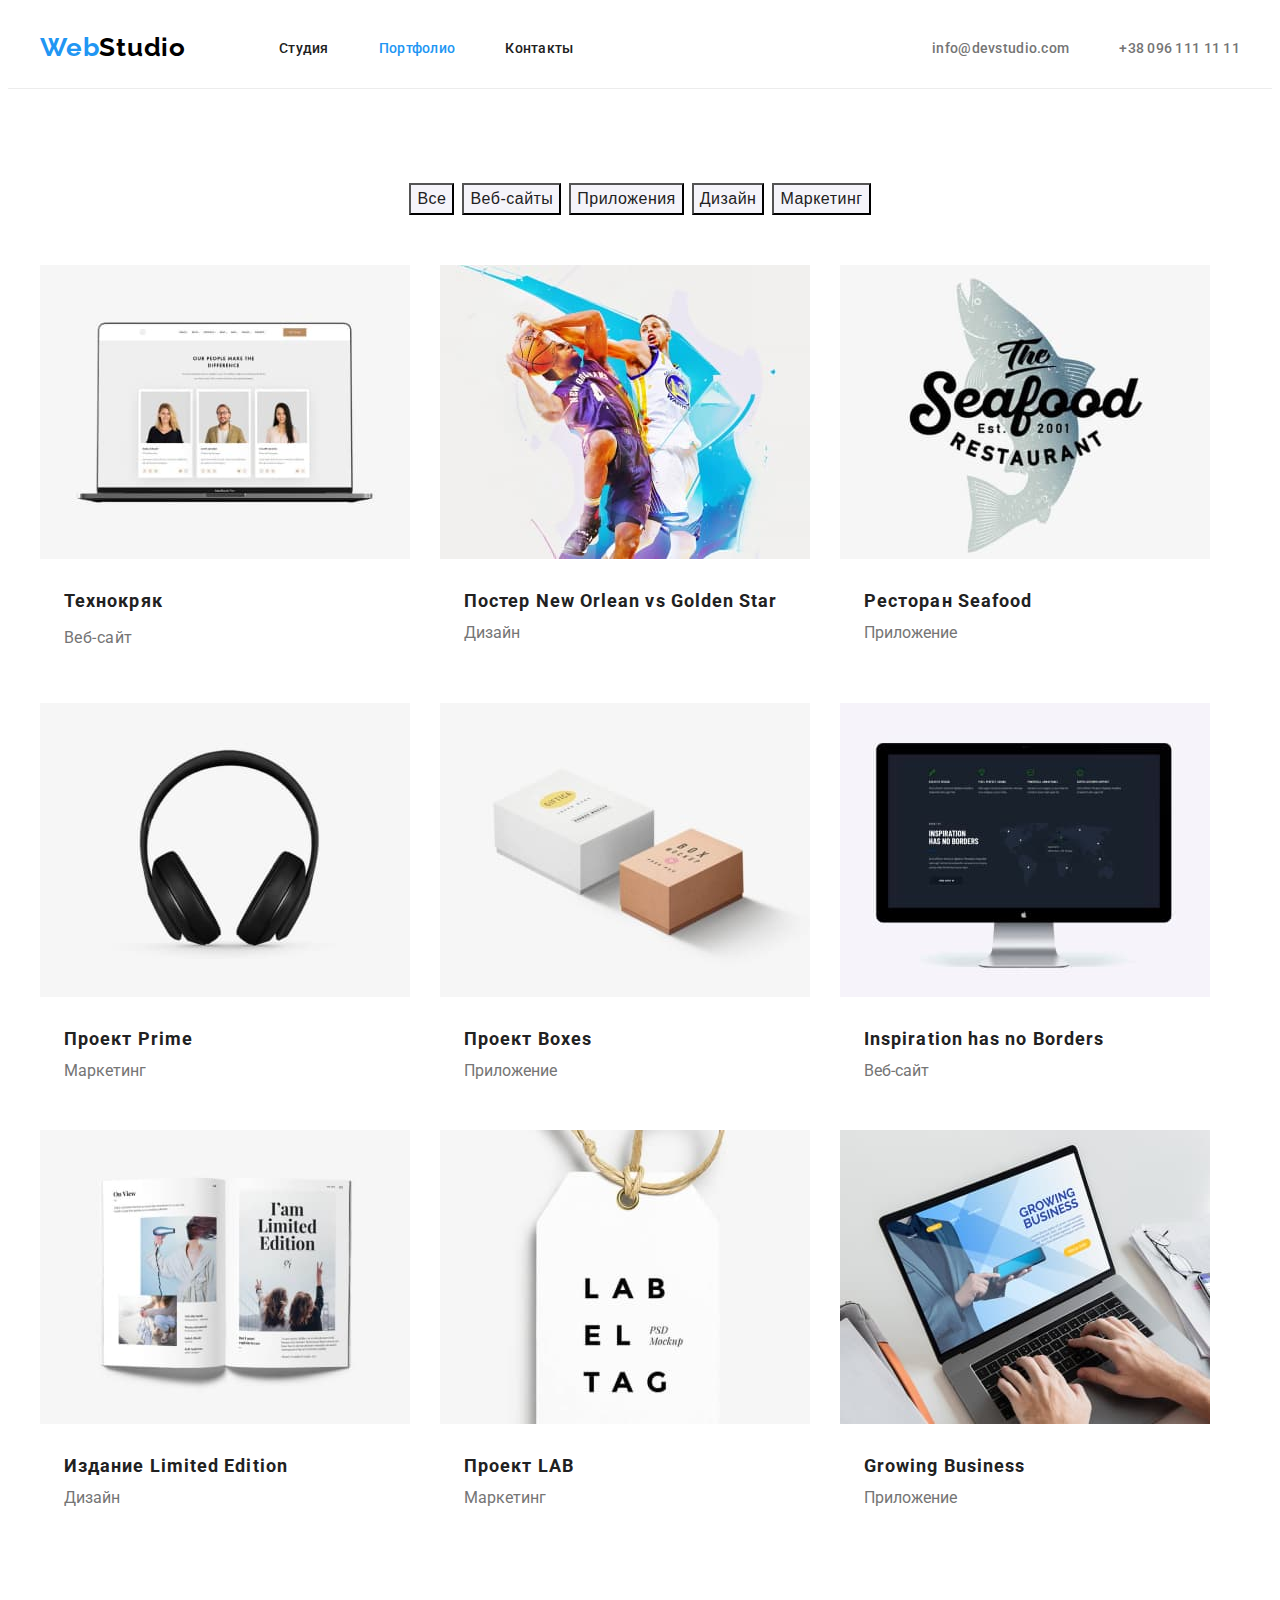
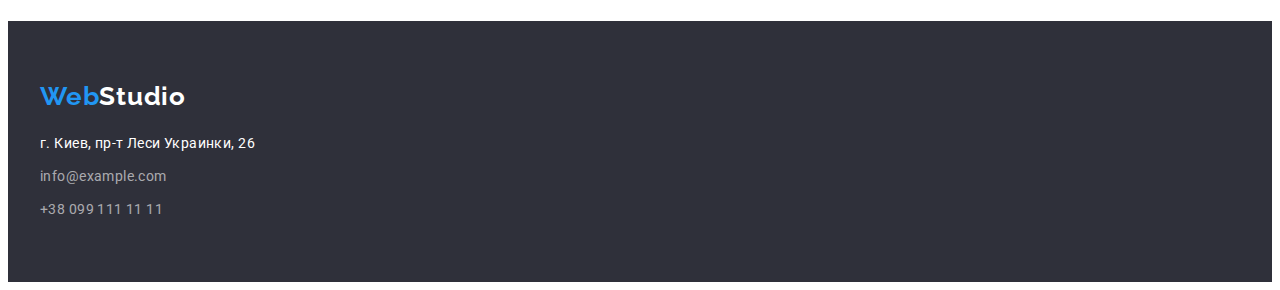
==== commit aecb6f77: "выравнивание подпись картинок" ====
--- a/portfolio.html
+++ b/portfolio.html
@@ -79,8 +79,10 @@
                 alt="экран ноутбука"
                 width="370"
               />
-              <h2 class="products-title">Технокряк</h2>
-              <p class="products-type">Веб-сайт</p>
+              <div>
+                <h2 class="products-title">Технокряк</h2>
+                <p class="products-type">Веб-сайт</p>
+              </div>
             </li>
             <li class="products-item">
               <img
@@ -89,8 +91,10 @@
                 alt="два баскетболиста с мячом"
                 width="370"
               />
-              <h2 class="products-title">Постер New Orlean vs Golden Star</h2>
-              <p>Дизайн</p>
+              <div>
+                <h2 class="products-title">Постер New Orlean vs Golden Star</h2>
+                <p>Дизайн</p>
+              </div>
             </li>
             <li class="products-item">
               <img
@@ -99,8 +103,10 @@
                 alt="эмблема ресторана сифуд"
                 width="370"
               />
-              <h2 class="products-title">Ресторан Seafood</h2>
-              <p>Приложение</p>
+              <div>
+                <h2 class="products-title">Ресторан Seafood</h2>
+                <p>Приложение</p>
+              </div>
             </li>
             <li class="products-item">
               <img
@@ -109,8 +115,10 @@
                 alt="наушники"
                 width="370"
               />
-              <h2 class="products-title">Проект Prime</h2>
-              <p>Маркетинг</p>
+              <div>
+                <h2 class="products-title">Проект Prime</h2>
+                <p>Маркетинг</p>
+              </div>
             </li>
             <li class="products-item">
               <img
@@ -119,8 +127,10 @@
                 alt="белая коробка рядом с коричневой коробкой"
                 width="370"
               />
-              <h2 class="products-title">Проект Boxes</h2>
-              <p>Приложение</p>
+              <div>
+                <h2 class="products-title">Проект Boxes</h2>
+                <p>Приложение</p>
+              </div>
             </li>
             <li class="products-item">
               <img
@@ -129,8 +139,10 @@
                 alt="монитор компьютера"
                 width="370"
               />
-              <h2 class="products-title">Inspiration has no Borders</h2>
-              <p>Веб-сайт</p>
+              <div>
+                <h2 class="products-title">Inspiration has no Borders</h2>
+                <p>Веб-сайт</p>
+              </div>
             </li>
             <li class="products-item">
               <img
@@ -139,8 +151,10 @@
                 alt="расскрытая книга"
                 width="370"
               />
-              <h2 class="products-title">Издание Limited Edition</h2>
-              <p>Дизайн</p>
+              <div>
+                <h2 class="products-title">Издание Limited Edition</h2>
+                <p>Дизайн</p>
+              </div>
             </li>
             <li class="products-item">
               <img
@@ -149,8 +163,10 @@
                 alt="этикетка"
                 width="370"
               />
-              <h2 class="products-title">Проект LAB</h2>
-              <p>Маркетинг</p>
+              <div>
+                <h2 class="products-title">Проект LAB</h2>
+                <p>Маркетинг</p>
+              </div>
             </li>
             <li class="products-item">
               <img
@@ -159,8 +175,10 @@
                 alt="ноутбук с руками человека"
                 width="370"
               />
-              <h2 class="products-title">Growing Business</h2>
-              <p>Приложение</p>
+              <div>
+                <h2 class="products-title">Growing Business</h2>
+                <p>Приложение</p>
+              </div>
             </li>
           </ul>
         </div>
--- a/css/styles.css
+++ b/css/styles.css
@@ -294,7 +294,13 @@
   margin-bottom: 30px;
 }
 
+.products-item div {
+  padding-left: 24px;
+  padding-right: 24px;
+}
+
 .products-img {
+  diplay: block;
   margin-bottom: 20px;
 }
 
@@ -304,6 +310,7 @@
   line-height: 2;
   letter-spacing: 0.06em;
   color: var(--title-color);
+  margin-bottom: 4px;
 }
 
 .products-type {
